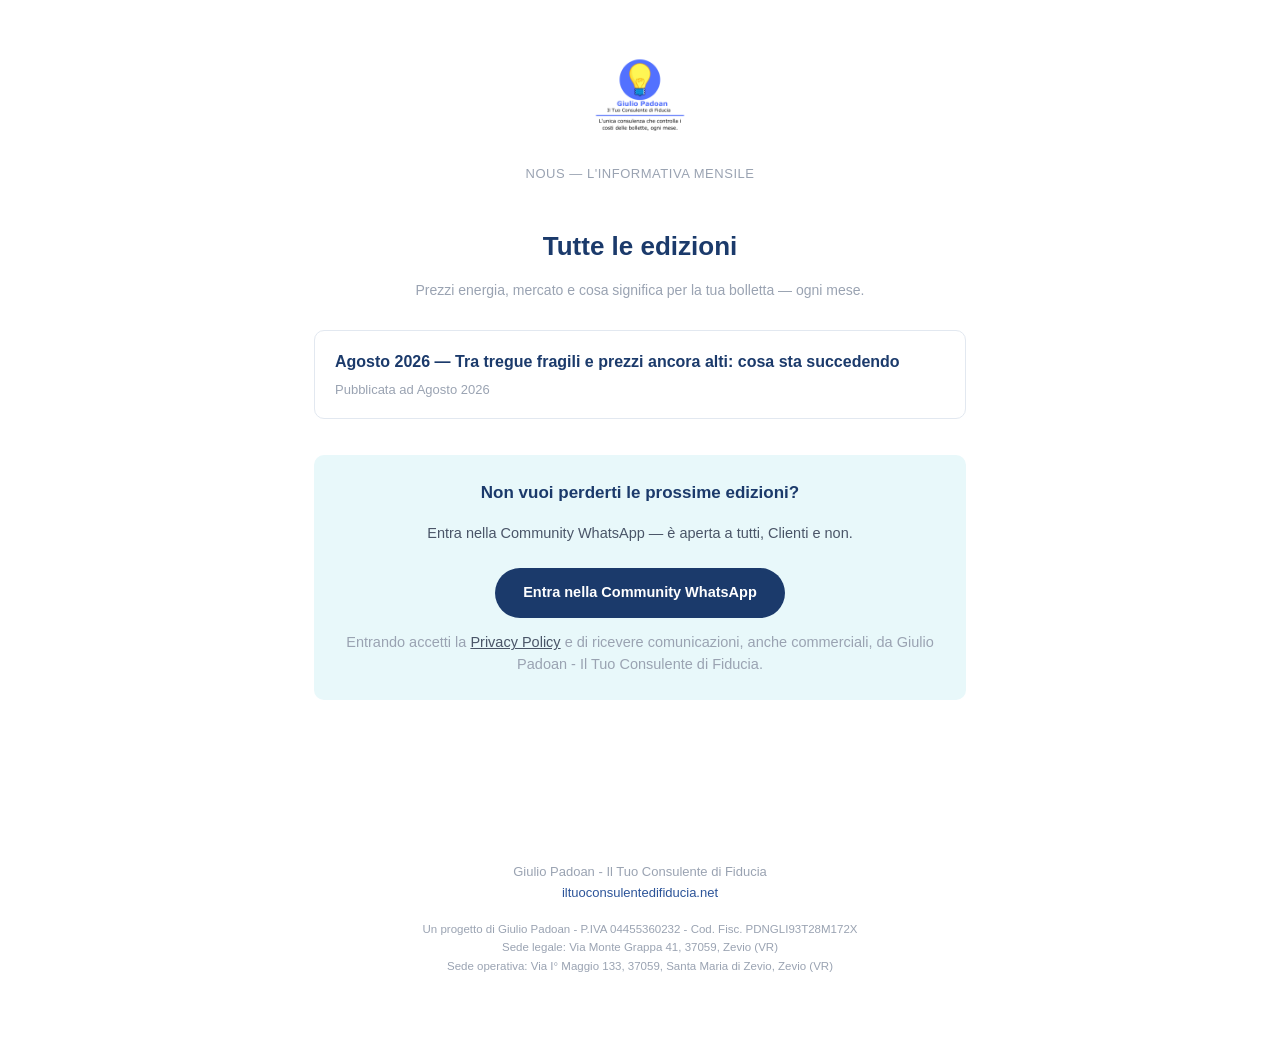
==== index.html @ 4faec359 "Prima edizione Nous: pagina Agosto 2026 + indice Co-Authored-By: Claude Sonnet 5 <noreply@anthropic." ====
<!doctype html>
<html lang="it">
<head>
<meta charset="utf-8">
<meta name="viewport" content="width=device-width, initial-scale=1">
<title>Nous — Archivio edizioni | Il Tuo Consulente di Fiducia</title>
<meta name="description" content="Tutte le edizioni di Nous, l'informativa mensile di Giulio Padoan - Il Tuo Consulente di Fiducia su prezzi energia e mercato.">
<link rel="stylesheet" href="style.css">
</head>
<body>
<div class="wrap">

<header class="site">
  <img class="logo" src="assets/logo.png" alt="Giulio Padoan - Il Tuo Consulente di Fiducia">
  <p class="tag">Nous — l'informativa mensile</p>
</header>

<h1 class="edizione-titolo" style="text-align:center">Tutte le edizioni</h1>
<p class="data-edizione" style="text-align:center">Prezzi energia, mercato e cosa significa per la tua bolletta — ogni mese.</p>

<ul class="archivio-list">
  <li>
    <a href="agosto-2026.html">Agosto 2026 — Tra tregue fragili e prezzi ancora alti: cosa sta succedendo</a>
    <div class="meta">Pubblicata ad Agosto 2026</div>
  </li>
</ul>

<div class="cta">
  <h3>Non vuoi perderti le prossime edizioni?</h3>
  <p>Entra nella Community WhatsApp — è aperta a tutti, Clienti e non.</p>
  <a class="btn" href="https://chat.whatsapp.com/C0yCcZJDCOw0x14Gq1Vqhw">Entra nella Community WhatsApp</a>
  <p class="consenso">Entrando accetti la <a href="https://www.iltuoconsulentedifiducia.net/politica-sulla-privacy">Privacy Policy</a> e di ricevere comunicazioni, anche commerciali, da Giulio Padoan - Il Tuo Consulente di Fiducia.</p>
</div>

</div>

<footer class="site">
  <p>Giulio Padoan - Il Tuo Consulente di Fiducia<br>
  <a href="https://www.iltuoconsulentedifiducia.net">iltuoconsulentedifiducia.net</a></p>
  <p class="legale">Un progetto di Giulio Padoan - P.IVA 04455360232 - Cod. Fisc. PDNGLI93T28M172X<br>
  Sede legale: Via Monte Grappa 41, 37059, Zevio (VR)<br>
  Sede operativa: Via I° Maggio 133, 37059, Santa Maria di Zevio, Zevio (VR)</p>
</footer>

</body>
</html>
---- style.css ----
:root {
  --blu: #1B3A6B;
  --blu-soft: #2C5499;
  --blu-pale: #EBF0FA;
  --cyan: #3AAFBE;
  --cyan-pale: #E8F8FA;
  --gold: #E8A920;
  --grey-700: #4A5568;
  --grey-400: #9AA3B2;
  --grey-100: #F7F8FA;
}

* { box-sizing: border-box; }

html { scroll-behavior: smooth; }

body {
  font-family: Verdana, Geneva, sans-serif;
  color: var(--grey-700);
  background: #FFFFFF;
  margin: 0;
  line-height: 1.65;
}

.wrap {
  max-width: 700px;
  margin: 0 auto;
  padding: 0 24px 80px;
}

header.site {
  text-align: center;
  padding: 40px 24px 24px;
}

header.site img.logo {
  width: 110px;
  height: 110px;
  display: block;
  margin: 0 auto 12px;
}

header.site .tag {
  color: var(--grey-400);
  font-size: 13px;
  letter-spacing: 0.04em;
  text-transform: uppercase;
}

h1.edizione-titolo {
  color: var(--blu);
  font-size: 26px;
  line-height: 1.35;
  margin: 8px 0 4px;
}

.data-edizione {
  color: var(--grey-400);
  font-size: 14px;
  margin-bottom: 28px;
}

.intro {
  background: var(--blu-pale);
  border-radius: 10px;
  padding: 20px 24px;
  margin-bottom: 28px;
  font-size: 15px;
}

.sommario {
  margin: 0 0 32px;
  padding: 20px 24px;
  border: 1px solid #E2E8F0;
  border-radius: 10px;
}

.sommario p.label {
  margin: 0 0 10px;
  font-weight: bold;
  color: var(--blu);
  font-size: 14px;
  text-transform: uppercase;
  letter-spacing: 0.03em;
}

.sommario ol {
  margin: 0;
  padding-left: 20px;
}

.sommario li { margin-bottom: 6px; }

.sommario a { color: var(--grey-700); text-decoration: none; }
.sommario a:hover { color: var(--blu); text-decoration: underline; }

article h2 {
  color: var(--blu);
  font-size: 19px;
  margin: 36px 0 12px;
  border-left: 4px solid var(--cyan);
  padding-left: 12px;
  scroll-margin-top: 24px;
}

article p { font-size: 15.5px; margin: 0 0 16px; }

.cta {
  background: var(--cyan-pale);
  border-radius: 10px;
  padding: 24px;
  margin: 36px 0;
  text-align: center;
}

.cta h3 {
  color: var(--blu);
  margin: 0 0 10px;
  font-size: 17px;
}

.cta p { font-size: 14.5px; }

.btn {
  display: inline-block;
  background: var(--blu);
  color: #FFFFFF !important;
  text-decoration: none;
  font-weight: bold;
  padding: 13px 28px;
  border-radius: 999px;
  font-size: 14.5px;
  margin-top: 8px;
}

.btn.gold { background: var(--gold); }

.consenso {
  font-size: 12px;
  color: var(--grey-400);
  margin: 14px 0 0;
  line-height: 1.5;
}

.consenso a { color: var(--grey-700); text-decoration: underline; }

.checkup ul { text-align: left; font-size: 14.5px; margin: 14px 0; padding-left: 20px; }

.social {
  margin: 36px 0;
  padding: 24px;
  background: var(--grey-100);
  border-radius: 10px;
}

.social h3 { color: var(--blu); font-size: 16px; margin: 0 0 12px; }

.social ul { list-style: none; padding: 0; margin: 0; font-size: 14.5px; }
.social li { margin-bottom: 8px; }
.social a { color: var(--blu-soft); font-weight: bold; text-decoration: none; }
.social a:hover { text-decoration: underline; }

footer.site {
  text-align: center;
  padding: 32px 24px 60px;
  color: var(--grey-400);
  font-size: 13px;
}

footer.site a { color: var(--blu-soft); text-decoration: none; }

footer.site .legale {
  font-size: 11.5px;
  color: var(--grey-400);
  margin-top: 16px;
  line-height: 1.6;
}

.archivio-list {
  list-style: none;
  padding: 0;
  margin: 24px 0;
}

.archivio-list li {
  border: 1px solid #E2E8F0;
  border-radius: 10px;
  padding: 18px 20px;
  margin-bottom: 14px;
}

.archivio-list a {
  color: var(--blu);
  font-weight: bold;
  font-size: 16px;
  text-decoration: none;
}

.archivio-list a:hover { text-decoration: underline; }

.archivio-list .meta { color: var(--grey-400); font-size: 13px; margin-top: 4px; }
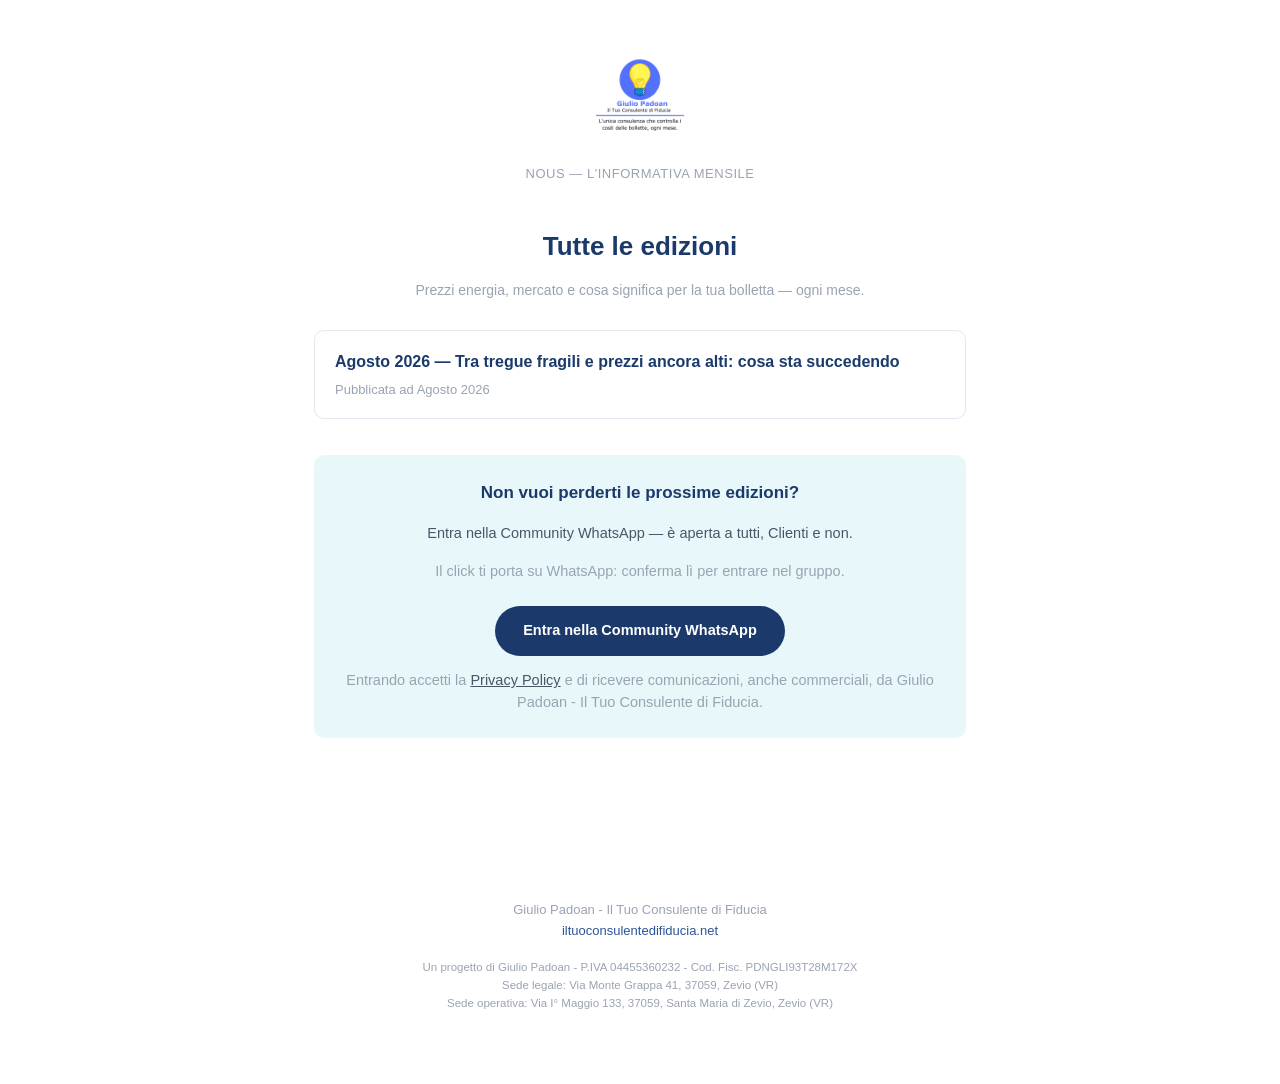
==== commit 33c0c2e8: "Aggiunge nota sul passaggio WhatsApp prima di entrare nel gruppo Co-Authored-By: Claude Sonnet 5 <no" ====
--- a/index.html
+++ b/index.html
@@ -28,6 +28,7 @@
 <div class="cta">
   <h3>Non vuoi perderti le prossime edizioni?</h3>
   <p>Entra nella Community WhatsApp — è aperta a tutti, Clienti e non.</p>
+  <p class="nota-click">Il click ti porta su WhatsApp: conferma lì per entrare nel gruppo.</p>
   <a class="btn" href="https://chat.whatsapp.com/C0yCcZJDCOw0x14Gq1Vqhw">Entra nella Community WhatsApp</a>
   <p class="consenso">Entrando accetti la <a href="https://www.iltuoconsulentedifiducia.net/politica-sulla-privacy">Privacy Policy</a> e di ricevere comunicazioni, anche commerciali, da Giulio Padoan - Il Tuo Consulente di Fiducia.</p>
 </div>
--- a/style.css
+++ b/style.css
@@ -144,6 +144,12 @@
 
 .consenso a { color: var(--grey-700); text-decoration: underline; }
 
+.nota-click {
+  font-size: 13px;
+  color: var(--grey-400);
+  margin: 0 0 14px;
+}
+
 .checkup ul { text-align: left; font-size: 14.5px; margin: 14px 0; padding-left: 20px; }
 
 .social {
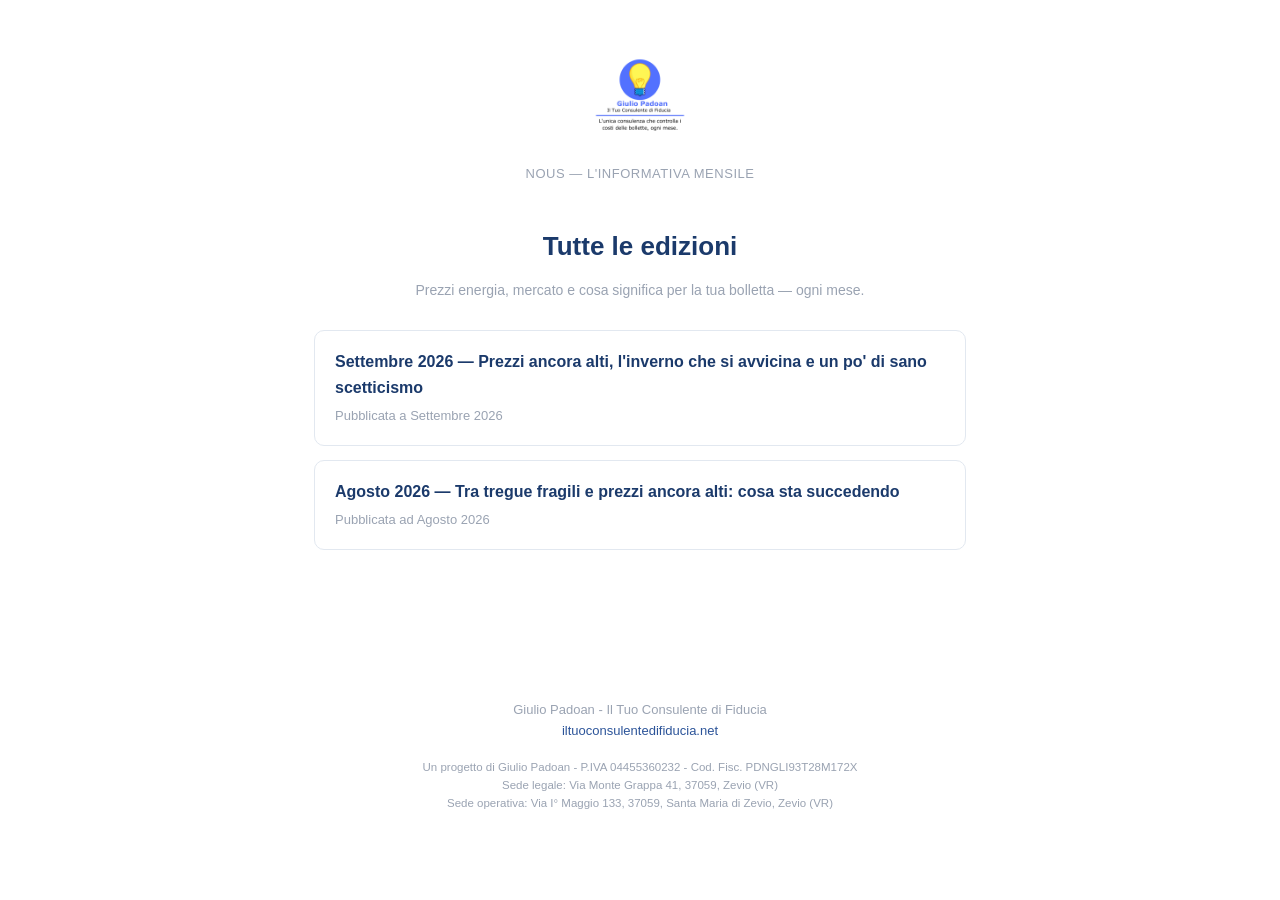
==== commit 0b01647f: "Edizione Settembre 2026 + rimozione CTA Community (ora riservata ai Clienti) Co-Authored-By: Claude " ====
--- a/index.html
+++ b/index.html
@@ -20,18 +20,14 @@
 
 <ul class="archivio-list">
   <li>
+    <a href="settembre-2026.html">Settembre 2026 — Prezzi ancora alti, l'inverno che si avvicina e un po' di sano scetticismo</a>
+    <div class="meta">Pubblicata a Settembre 2026</div>
+  </li>
+  <li>
     <a href="agosto-2026.html">Agosto 2026 — Tra tregue fragili e prezzi ancora alti: cosa sta succedendo</a>
     <div class="meta">Pubblicata ad Agosto 2026</div>
   </li>
 </ul>
-
-<div class="cta">
-  <h3>Non vuoi perderti le prossime edizioni?</h3>
-  <p>Entra nella Community WhatsApp — è aperta a tutti, Clienti e non.</p>
-  <p class="nota-click">Il click ti porta su WhatsApp: conferma lì per entrare nel gruppo.</p>
-  <a class="btn" href="https://chat.whatsapp.com/C0yCcZJDCOw0x14Gq1Vqhw">Entra nella Community WhatsApp</a>
-  <p class="consenso">Entrando accetti la <a href="https://www.iltuoconsulentedifiducia.net/politica-sulla-privacy">Privacy Policy</a> e di ricevere comunicazioni, anche commerciali, da Giulio Padoan - Il Tuo Consulente di Fiducia.</p>
-</div>
 
 </div>
 
--- a/style.css
+++ b/style.css
@@ -105,6 +105,10 @@
 
 article p { font-size: 15.5px; margin: 0 0 16px; }
 
+article figure { margin: 20px 0 28px; }
+article figure img { width: 100%; height: auto; border-radius: 10px; display: block; }
+article figure figcaption { font-size: 13px; color: var(--grey-400); margin-top: 8px; text-align: center; }
+
 .cta {
   background: var(--cyan-pale);
   border-radius: 10px;
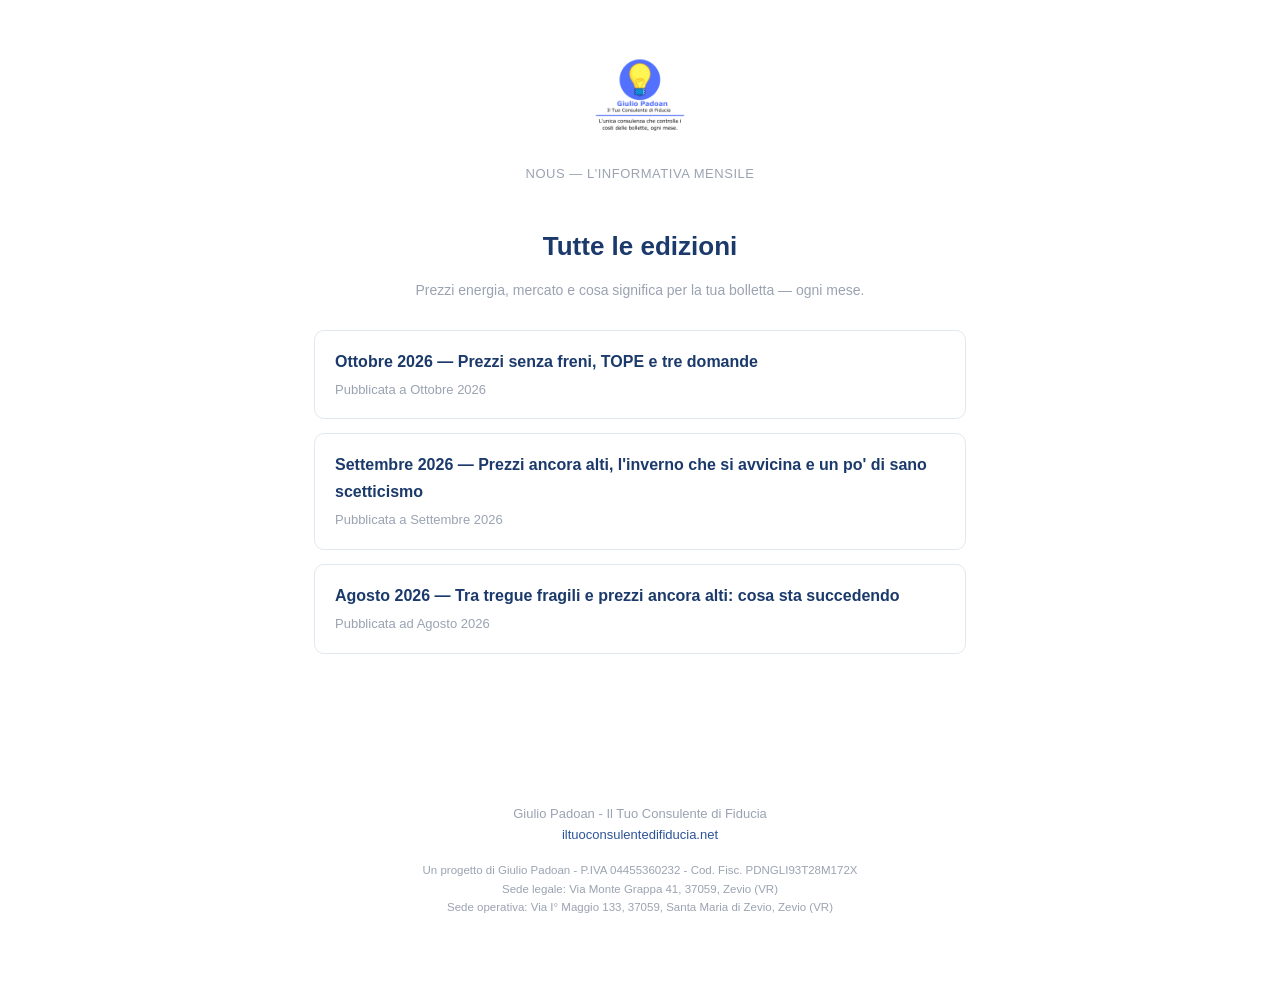
==== commit edf97785: "Edizione Ottobre 2026: versione web e versione clienti Co-Authored-By: Claude Sonnet 5.5 <noreply@an" ====
--- a/index.html
+++ b/index.html
@@ -20,6 +20,10 @@
 
 <ul class="archivio-list">
   <li>
+    <a href="ottobre-2026.html">Ottobre 2026 — Prezzi senza freni, TOPE e tre domande</a>
+    <div class="meta">Pubblicata a Ottobre 2026</div>
+  </li>
+  <li>
     <a href="settembre-2026.html">Settembre 2026 — Prezzi ancora alti, l'inverno che si avvicina e un po' di sano scetticismo</a>
     <div class="meta">Pubblicata a Settembre 2026</div>
   </li>
--- a/style.css
+++ b/style.css
@@ -209,3 +209,67 @@
 .archivio-list a:hover { text-decoration: underline; }
 
 .archivio-list .meta { color: var(--grey-400); font-size: 13px; margin-top: 4px; }
+
+.avviso {
+  background: var(--giallo-pale, #FEF9EC);
+  border: 1px solid #F0D898;
+  border-left: 5px solid var(--gold);
+  border-radius: 10px;
+  padding: 18px 22px;
+  margin: 0 0 28px;
+}
+.avviso h2 {
+  color: var(--blu);
+  font-size: 14px;
+  letter-spacing: 0.04em;
+  text-transform: uppercase;
+  margin: 0 0 8px;
+}
+.avviso p { margin: 0; font-size: 15px; }
+
+.domande {
+  border: 1px solid #E2E8F0;
+  border-radius: 10px;
+  padding: 6px 22px;
+  margin: 18px 0;
+}
+.domande .riga {
+  display: flex;
+  justify-content: space-between;
+  align-items: center;
+  gap: 16px;
+  padding: 14px 0;
+  border-bottom: 1px solid #EAECF0;
+  font-size: 15px;
+}
+.domande .riga:last-child { border-bottom: none; }
+.domande .scelta { white-space: nowrap; color: var(--grey-400); font-size: 14px; }
+
+.come-leggerle {
+  background: var(--giallo-pale, #FEF9EC);
+  border: 1px solid #F0D898;
+  border-radius: 10px;
+  padding: 14px 20px;
+  font-size: 14.5px;
+  margin: 0 0 20px;
+}
+
+.scheda {
+  display: grid;
+  grid-template-columns: 1fr 1fr;
+  gap: 14px;
+  margin: 18px 0 28px;
+}
+@media (max-width: 600px) { .scheda { grid-template-columns: 1fr; } }
+.scheda .box {
+  border: 1px solid #E2E8F0;
+  border-radius: 10px;
+  padding: 16px 20px;
+}
+.scheda h3 { color: var(--blu); font-size: 17px; margin: 0 0 2px; }
+.scheda .sotto { color: var(--grey-400); font-size: 13px; margin: 0 0 10px; }
+.scheda .tit { font-size: 12px; letter-spacing: 0.06em; font-weight: bold; margin: 10px 0 4px; }
+.scheda .pro { color: #2F6B3B; }
+.scheda .contro { color: #A8321F; }
+.scheda ul { margin: 0; padding-left: 18px; font-size: 14px; }
+.scheda li { margin-bottom: 4px; }
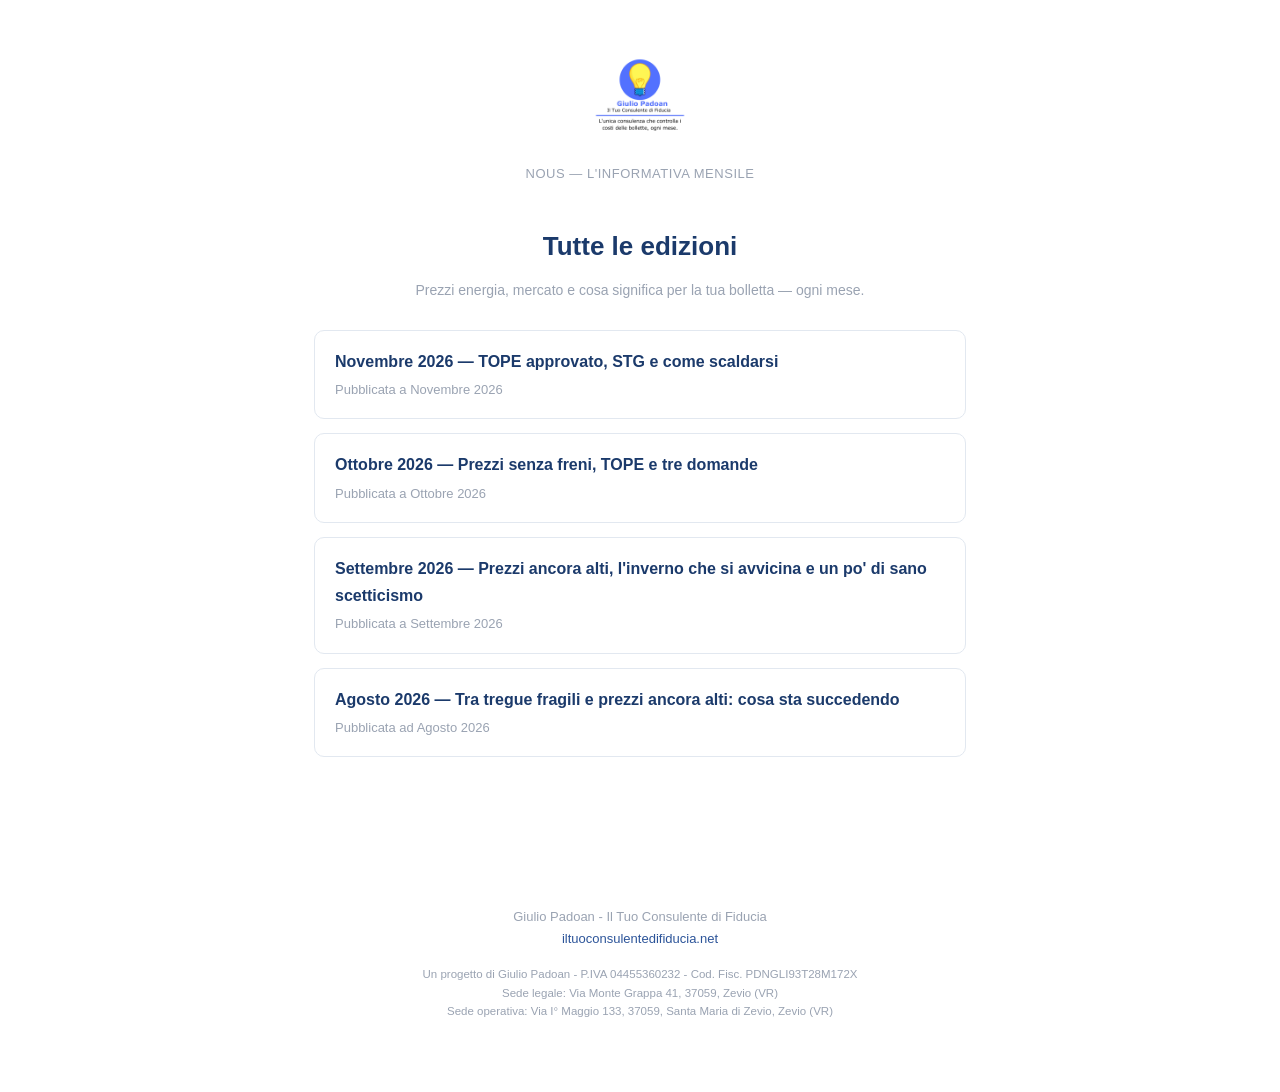
==== commit 1d781d8a: "Edizione Novembre 2026: versione web, versione clienti e immagine teaser Co-Authored-By: Claude Sonn" ====
--- a/index.html
+++ b/index.html
@@ -19,6 +19,10 @@
 <p class="data-edizione" style="text-align:center">Prezzi energia, mercato e cosa significa per la tua bolletta — ogni mese.</p>
 
 <ul class="archivio-list">
+  <li>
+    <a href="novembre-2026.html">Novembre 2026 — TOPE approvato, STG e come scaldarsi</a>
+    <div class="meta">Pubblicata a Novembre 2026</div>
+  </li>
   <li>
     <a href="ottobre-2026.html">Ottobre 2026 — Prezzi senza freni, TOPE e tre domande</a>
     <div class="meta">Pubblicata a Ottobre 2026</div>
